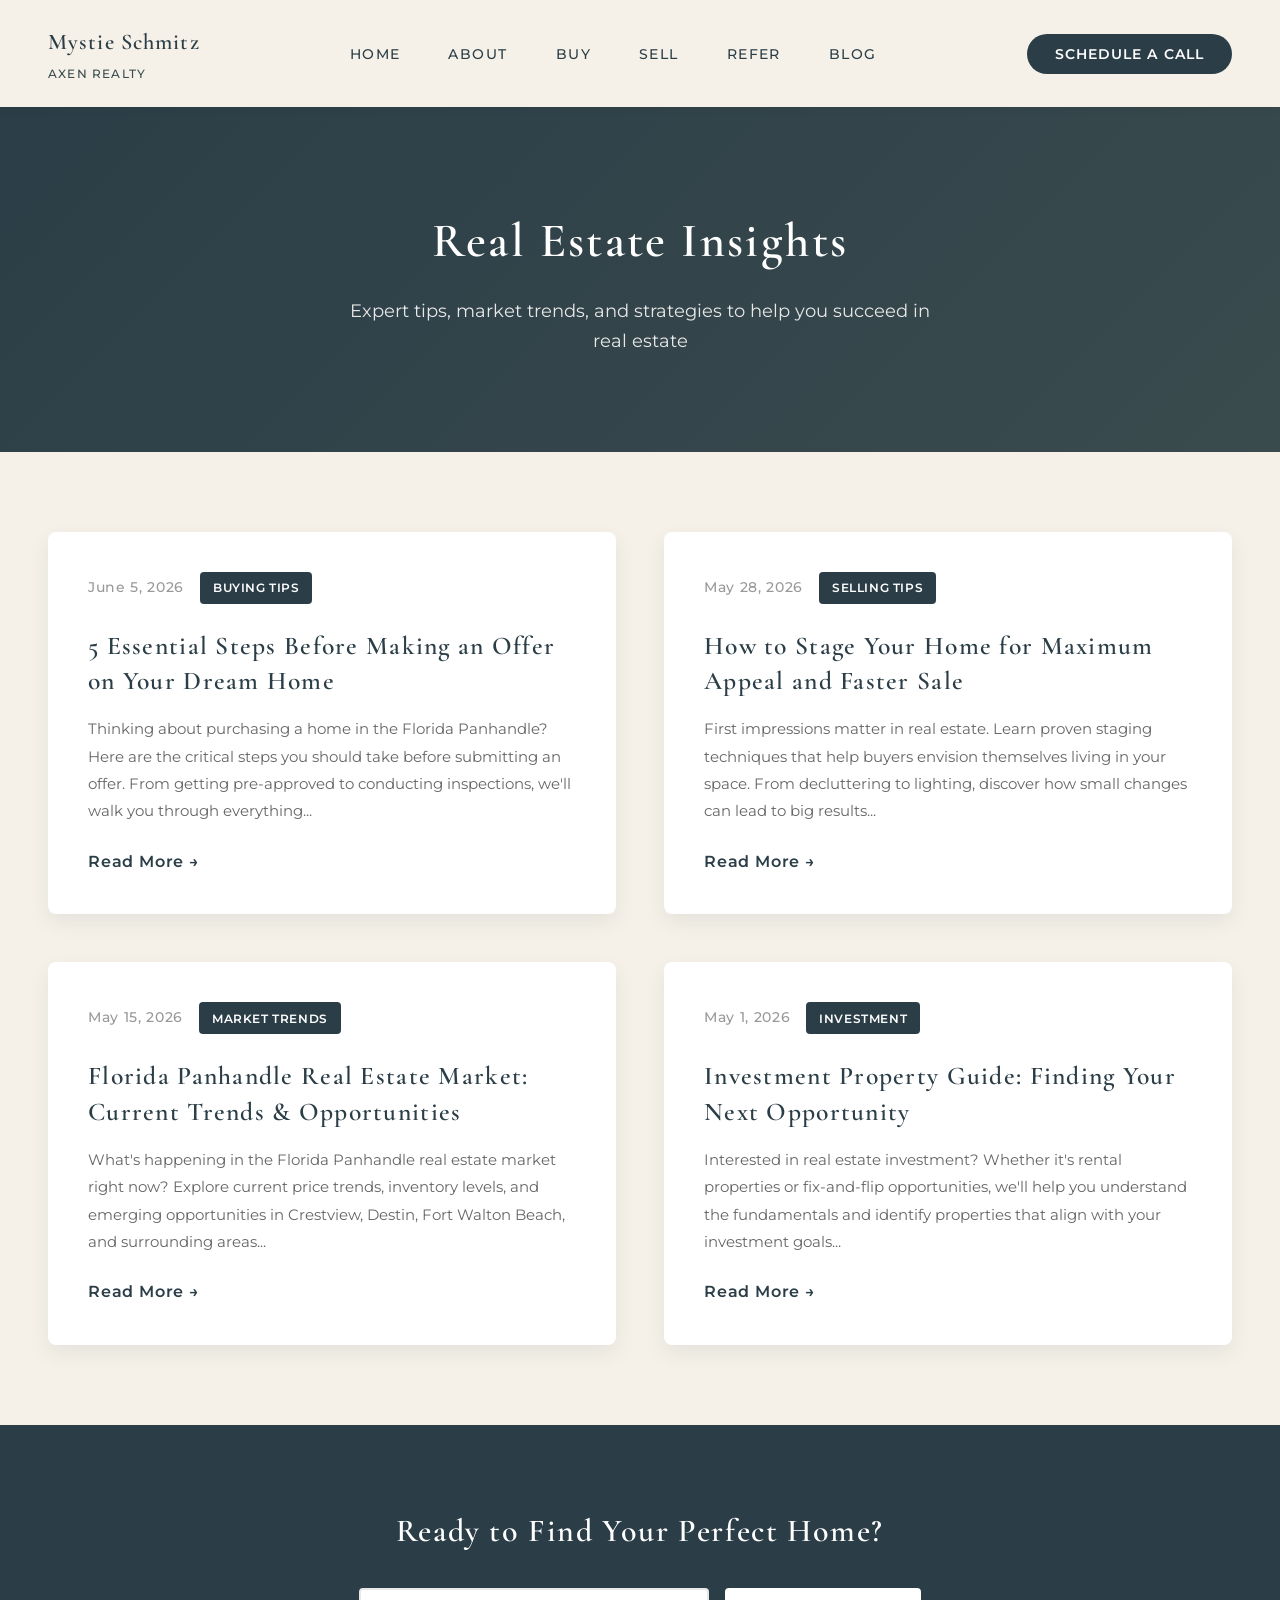
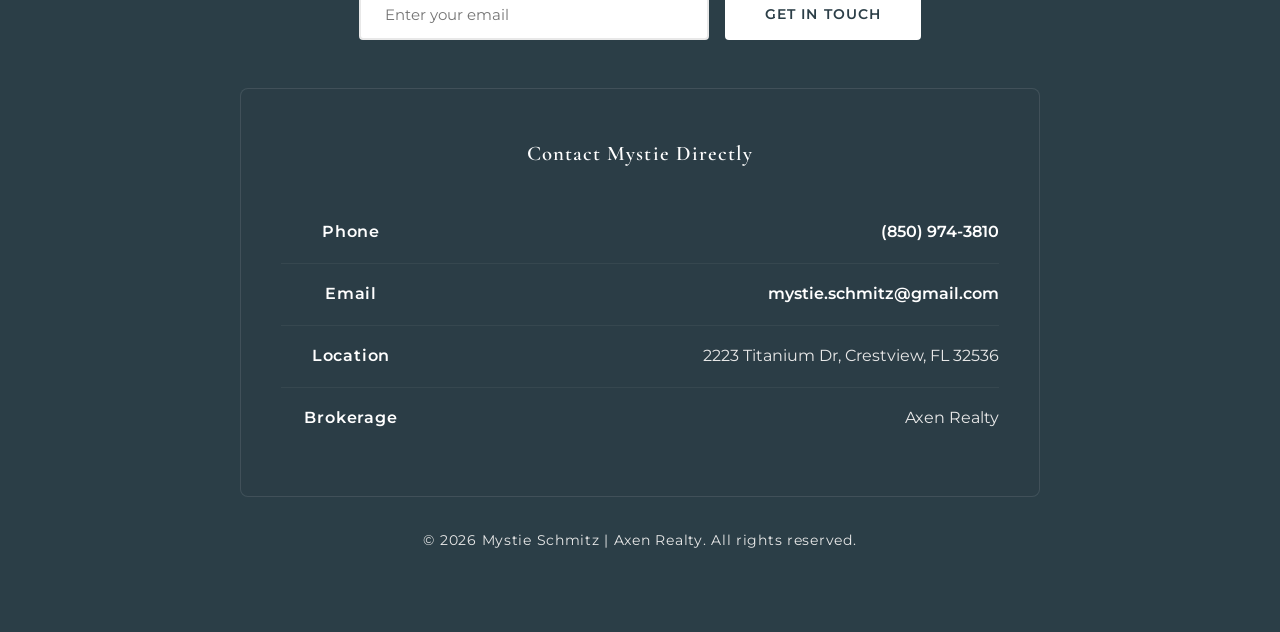
==== blog/index.html @ a3840a01 "Add initial website structure and styling for Mystie Schmitz Real Estate landing page - Created inde" ====
<!DOCTYPE html>
<html lang="en">
<head>
    <meta charset="UTF-8">
    <meta name="viewport" content="width=device-width, initial-scale=1.0">
    <title>Real Estate Blog | Mystie Schmitz | Axen Realty</title>
    <link rel="preconnect" href="https://fonts.googleapis.com">
    <link rel="preconnect" href="https://fonts.gstatic.com" crossorigin>
    <link href="https://fonts.googleapis.com/css2?family=Cormorant+Garamond:ital,wght@0,400;0,600;1,400;1,600&family=Montserrat:wght@400;500;600;700&display=swap" rel="stylesheet">
    <link rel="stylesheet" href="../style.css">
    <link rel="stylesheet" href="blog-style.css">
</head>
<body>
    <!-- Navigation Bar -->
    <nav class="navbar">
        <div class="navbar-container">
            <div class="navbar-logo">
                <h1><a href="../index.html" style="text-decoration: none; color: #2B3E47;">Mystie Schmitz</a></h1>
                <p class="navbar-brokerage">Axen Realty</p>
            </div>
            <ul class="navbar-menu">
                <li><a href="../index.html#home" class="nav-link">Home</a></li>
                <li><a href="../index.html#about" class="nav-link">About</a></li>
                <li><a href="../index.html#buy" class="nav-link">Buy</a></li>
                <li><a href="../index.html#sell" class="nav-link">Sell</a></li>
                <li><a href="../index.html#refer" class="nav-link">Refer</a></li>
                <li><a href="index.html" class="nav-link active">Blog</a></li>
            </ul>
            <button class="cta-button">SCHEDULE A CALL</button>
        </div>
    </nav>

    <!-- Blog Header -->
    <section class="blog-header">
        <div class="blog-header-content">
            <h1>Real Estate Insights</h1>
            <p>Expert tips, market trends, and strategies to help you succeed in real estate</p>
        </div>
    </section>

    <!-- Blog Posts Grid -->
    <section class="blog-section">
        <div class="blog-container">
            <div class="blog-grid">
                <!-- Blog Post Card 1 -->
                <article class="blog-post-card">
                    <div class="blog-meta">
                        <span class="blog-date">June 5, 2026</span>
                        <span class="blog-category">Buying Tips</span>
                    </div>
                    <h2 class="blog-post-title">
                        <a href="post-1.html">5 Essential Steps Before Making an Offer on Your Dream Home</a>
                    </h2>
                    <p class="blog-excerpt">
                        Thinking about purchasing a home in the Florida Panhandle? Here are the critical steps you should take before submitting an offer. From getting pre-approved to conducting inspections, we'll walk you through everything...
                    </p>
                    <a href="post-1.html" class="blog-read-more">Read More →</a>
                </article>

                <!-- Blog Post Card 2 -->
                <article class="blog-post-card">
                    <div class="blog-meta">
                        <span class="blog-date">May 28, 2026</span>
                        <span class="blog-category">Selling Tips</span>
                    </div>
                    <h2 class="blog-post-title">
                        <a href="post-2.html">How to Stage Your Home for Maximum Appeal and Faster Sale</a>
                    </h2>
                    <p class="blog-excerpt">
                        First impressions matter in real estate. Learn proven staging techniques that help buyers envision themselves living in your space. From decluttering to lighting, discover how small changes can lead to big results...
                    </p>
                    <a href="post-2.html" class="blog-read-more">Read More →</a>
                </article>

                <!-- Blog Post Card 3 -->
                <article class="blog-post-card">
                    <div class="blog-meta">
                        <span class="blog-date">May 15, 2026</span>
                        <span class="blog-category">Market Trends</span>
                    </div>
                    <h2 class="blog-post-title">
                        <a href="post-3.html">Florida Panhandle Real Estate Market: Current Trends & Opportunities</a>
                    </h2>
                    <p class="blog-excerpt">
                        What's happening in the Florida Panhandle real estate market right now? Explore current price trends, inventory levels, and emerging opportunities in Crestview, Destin, Fort Walton Beach, and surrounding areas...
                    </p>
                    <a href="post-3.html" class="blog-read-more">Read More →</a>
                </article>

                <!-- Blog Post Card 4 -->
                <article class="blog-post-card">
                    <div class="blog-meta">
                        <span class="blog-date">May 1, 2026</span>
                        <span class="blog-category">Investment</span>
                    </div>
                    <h2 class="blog-post-title">
                        <a href="post-4.html">Investment Property Guide: Finding Your Next Opportunity</a>
                    </h2>
                    <p class="blog-excerpt">
                        Interested in real estate investment? Whether it's rental properties or fix-and-flip opportunities, we'll help you understand the fundamentals and identify properties that align with your investment goals...
                    </p>
                    <a href="post-4.html" class="blog-read-more">Read More →</a>
                </article>
            </div>
        </div>
    </section>

    <!-- Footer Contact Section -->
    <footer class="footer">
        <div class="footer-content">
            <h3>Ready to Find Your Perfect Home?</h3>
            <form id="contact-form" class="contact-form">
                <input
                    type="email"
                    placeholder="Enter your email"
                    required
                    class="form-input"
                >
                <button type="submit" class="form-submit">Get In Touch</button>
            </form>

            <div class="contact-details">
                <h4>Contact Mystie Directly</h4>
                <p><strong>Phone</strong> <a href="tel:+18509743810">(850) 974-3810</a></p>
                <p><strong>Email</strong> <a href="mailto:mystie.schmitz@gmail.com">mystie.schmitz@gmail.com</a></p>
                <p><strong>Location</strong> 2223 Titanium Dr, Crestview, FL 32536</p>
                <p><strong>Brokerage</strong> Axen Realty</p>
            </div>

            <p class="footer-text">© 2026 Mystie Schmitz | Axen Realty. All rights reserved.</p>
        </div>
    </footer>

    <script src="../app.js"></script>
    <script src="blog-script.js"></script>
</body>
</html>
---- style.css ----
/* ================================================================
   LUXURY REAL ESTATE LANDING PAGE - STYLESHEET
   ================================================================
   Color Palette:
   - Primary Background: Soft warm cream (#F5F1E8)
   - Card/Overlay Background: Deep muted charcoal (#2B3E47)
   - Primary Text: Crisp white (#FFFFFF)
   - Secondary Text: Soft silver (#E8E8E8)
   - Accent: Deep forest slate (#3A4B4E)
   ================================================================ */

/* Global Reset & Typography Foundation */
* {
    margin: 0;
    padding: 0;
    box-sizing: border-box;
}

html {
    scroll-behavior: smooth;
}

body {
    font-family: 'Montserrat', sans-serif;
    background-color: #F5F1E8;
    color: #2B3E47;
    line-height: 1.6;
    overflow-x: hidden;
}

h1, h2, h3, h4, h5, h6 {
    font-family: 'Cormorant Garamond', serif;
    font-weight: 600;
    letter-spacing: 0.05em;
}

/* ================================================================
   NAVIGATION BAR
   ================================================================ */
.navbar {
    position: sticky;
    top: 0;
    z-index: 100;
    background-color: rgba(245, 241, 232, 0.98);
    backdrop-filter: blur(10px);
    box-shadow: 0 2px 8px rgba(0, 0, 0, 0.05);
}

.navbar-container {
    max-width: 1400px;
    margin: 0 auto;
    padding: 1.5rem 3rem;
    display: flex;
    justify-content: space-between;
    align-items: center;
    gap: 3rem;
}

/* Navbar Logo: Serif, prominent agent name with brokerage underneath */
.navbar-logo {
    display: flex;
    flex-direction: column;
    gap: 0.25rem;
}

.navbar-logo h1 {
    font-size: 1.4rem;
    font-weight: 600;
    letter-spacing: 0.05em;
    color: #2B3E47;
    font-family: 'Cormorant Garamond', serif;
}

.navbar-brokerage {
    font-size: 0.75rem;
    letter-spacing: 0.1em;
    color: #3A4B4E;
    font-weight: 500;
    text-transform: uppercase;
    margin: 0;
}

/* Navbar Menu: Flexbox with generous spacing, sans-serif navigation */
.navbar-menu {
    display: flex;
    list-style: none;
    gap: 3rem;
    flex: 1;
    justify-content: center;
}

.nav-link {
    text-decoration: none;
    color: #2B3E47;
    font-size: 0.9rem;
    font-weight: 500;
    letter-spacing: 0.1em;
    text-transform: uppercase;
    transition: color 0.3s ease;
    padding-bottom: 0.25rem;
    border-bottom: 2px solid transparent;
}

.nav-link:hover {
    color: #3A4B4E;
    border-bottom-color: #3A4B4E;
}

/* CTA Button: Pill-shaped with deep charcoal background */
.cta-button {
    padding: 0.75rem 1.75rem;
    background-color: #2B3E47;
    color: #FFFFFF;
    border: none;
    border-radius: 50px;
    font-size: 0.85rem;
    font-weight: 600;
    letter-spacing: 0.08em;
    text-transform: uppercase;
    cursor: pointer;
    transition: all 0.3s ease;
    font-family: 'Montserrat', sans-serif;
}

.cta-button:hover {
    background-color: #3A4B4E;
    transform: translateY(-2px);
    box-shadow: 0 6px 16px rgba(43, 62, 71, 0.15);
}

/* ================================================================
   HERO SHOWCASE SECTION
   ================================================================
   The hero uses absolute positioning to layer the text card over
   the background image. The .hero-section container establishes
   position: relative as the containing block for absolute children.
   ================================================================ */

.hero-section {
    position: relative;
    height: 100vh;
    overflow: hidden;
    display: flex;
    align-items: center;
    justify-content: center;
}

/* Background Image: Fills entire hero container with cover sizing */
.hero-background {
    position: absolute;
    top: 0;
    left: 0;
    width: 100%;
    height: 100%;
    object-fit: cover;
    z-index: 1;
}

/* Overlay Container: Positions content on top of background image */
.hero-overlay {
    position: absolute;
    top: 50%;
    left: 10%;
    transform: translateY(-50%);
    z-index: 10;
    max-width: 550px;
    animation: slideInFromLeft 0.8s ease-out;
}

/* Hero Card: The floating text block with high contrast */
.hero-card {
    background-color: rgba(43, 62, 71, 0.92);
    padding: 3rem 2.5rem;
    border-radius: 8px;
    backdrop-filter: blur(8px);
    box-shadow: 0 12px 32px rgba(0, 0, 0, 0.2);
}

.hero-greeting {
    font-family: 'Cormorant Garamond', serif;
    font-style: italic;
    color: #E8E8E8;
    font-size: 0.95rem;
    letter-spacing: 0.1em;
    margin-bottom: 0.5rem;
    text-transform: lowercase;
}

.hero-headline {
    font-family: 'Cormorant Garamond', serif;
    font-size: 3rem;
    color: #FFFFFF;
    margin-bottom: 1.5rem;
    line-height: 1.2;
}

.hero-description {
    color: #E8E8E8;
    font-size: 1rem;
    margin-bottom: 2rem;
    letter-spacing: 0.02em;
    line-height: 1.7;
}

.hero-cta {
    padding: 0.9rem 2rem;
    background-color: #FFFFFF;
    color: #2B3E47;
    border: none;
    border-radius: 4px;
    font-size: 0.85rem;
    font-weight: 600;
    letter-spacing: 0.08em;
    text-transform: uppercase;
    cursor: pointer;
    transition: all 0.3s ease;
    font-family: 'Montserrat', sans-serif;
}

.hero-cta:hover {
    background-color: #E8E8E8;
    transform: translateY(-2px);
    box-shadow: 0 8px 20px rgba(255, 255, 255, 0.2);
}

/* Animation: Slide in from left for hero card */
@keyframes slideInFromLeft {
    from {
        opacity: 0;
        transform: translateX(-50px) translateY(-50%);
    }
    to {
        opacity: 1;
        transform: translateX(0) translateY(-50%);
    }
}

/* ================================================================
   BIO SECTION (Two-Column Split)
   ================================================================
   Uses flexbox with two equal-width columns. The image column
   uses align-items: center to vertically center the image.
   ================================================================ */

.bio-section {
    background-color: #FFFFFF;
    padding: 6rem 3rem;
}

.bio-container {
    max-width: 1200px;
    margin: 0 auto;
    display: flex;
    gap: 4rem;
    align-items: center;
}

/* Left Column: Image */
.bio-image {
    flex: 1;
    display: flex;
    justify-content: center;
    align-items: center;
    min-height: 400px;
}

.agent-photo {
    width: 100%;
    max-width: 400px;
    height: auto;
    border-radius: 8px;
    box-shadow: 0 12px 28px rgba(43, 62, 71, 0.12);
    object-fit: cover;
}

/* Right Column: Bio Text */
.bio-text {
    flex: 1;
}

.bio-title {
    font-size: 2.5rem;
    color: #2B3E47;
    margin-bottom: 1rem;
}

.bio-subtitle {
    font-size: 1.2rem;
    color: #3A4B4E;
    margin-bottom: 1.5rem;
    line-height: 1.6;
    font-weight: 500;
}

.bio-body {
    color: #555555;
    font-size: 0.95rem;
    margin-bottom: 1.5rem;
    line-height: 1.8;
    letter-spacing: 0.01em;
}

/* ================================================================
   FEATURED PROPERTIES SECTION (Grid)
   ================================================================
   Uses CSS Grid with 2 columns. Each property card uses flexbox
   for vertical stacking of image and details.
   ================================================================ */

.properties-section {
    background-color: #F5F1E8;
    padding: 6rem 3rem;
}

.properties-container {
    max-width: 1200px;
    margin: 0 auto;
}

.section-title {
    font-size: 2.5rem;
    color: #2B3E47;
    margin-bottom: 3rem;
    text-align: center;
}

/* Grid Layout: 2 columns with responsive gap */
.properties-grid {
    display: grid;
    grid-template-columns: repeat(2, 1fr);
    gap: 2.5rem;
}

/* Property Card: Flexbox column for stacking */
.property-card {
    background-color: #FFFFFF;
    border-radius: 8px;
    overflow: hidden;
    box-shadow: 0 8px 20px rgba(43, 62, 71, 0.08);
    transition: all 0.3s ease;
    display: flex;
    flex-direction: column;
}

.property-card:hover {
    transform: translateY(-8px);
    box-shadow: 0 16px 36px rgba(43, 62, 71, 0.15);
}

/* Property Image Container: Maintains aspect ratio */
.property-image {
    width: 100%;
    height: 280px;
    overflow: hidden;
    background-color: #E8E8E8;
}

.listing-photo {
    width: 100%;
    height: 100%;
    object-fit: cover;
    transition: transform 0.3s ease;
}

.property-card:hover .listing-photo {
    transform: scale(1.05);
}

/* Property Details: Padding and text hierarchy */
.property-details {
    padding: 2rem;
    display: flex;
    flex-direction: column;
    flex-grow: 1;
}

.property-location {
    font-size: 1.5rem;
    color: #2B3E47;
    margin-bottom: 0.5rem;
}

.property-price {
    font-size: 1.3rem;
    color: #3A4B4E;
    font-weight: 600;
    letter-spacing: 0.02em;
    margin-bottom: 1rem;
}

.property-snippet {
    color: #666666;
    font-size: 0.95rem;
    line-height: 1.6;
}

/* ================================================================
   FOOTER SECTION
   ================================================================
   Uses flexbox for vertical centering and alignment.
   ================================================================ */

.footer {
    background-color: #2B3E47;
    color: #FFFFFF;
    padding: 5rem 3rem;
    text-align: center;
}

.footer-content {
    max-width: 800px;
    margin: 0 auto;
}

.footer h3 {
    font-size: 2rem;
    margin-bottom: 2rem;
    color: #FFFFFF;
}

/* Contact Form: Flexbox row with gap */
.contact-form {
    display: flex;
    gap: 1rem;
    margin-bottom: 2rem;
    justify-content: center;
    flex-wrap: wrap;
}

.form-input {
    padding: 0.9rem 1.5rem;
    border: 2px solid #E8E8E8;
    border-radius: 4px;
    font-size: 0.95rem;
    color: #2B3E47;
    background-color: #FFFFFF;
    font-family: 'Montserrat', sans-serif;
    flex: 1;
    min-width: 250px;
    max-width: 350px;
    transition: border-color 0.3s ease;
}

.form-input:focus {
    outline: none;
    border-color: #FFFFFF;
}

.form-submit {
    padding: 0.9rem 2.5rem;
    background-color: #FFFFFF;
    color: #2B3E47;
    border: none;
    border-radius: 4px;
    font-size: 0.85rem;
    font-weight: 600;
    letter-spacing: 0.08em;
    text-transform: uppercase;
    cursor: pointer;
    font-family: 'Montserrat', sans-serif;
    transition: all 0.3s ease;
}

.form-submit:hover {
    background-color: #E8E8E8;
    transform: translateY(-2px);
}

.contact-details {
    background-color: rgba(43, 62, 71, 0.3);
    padding: 3rem 2.5rem;
    border-radius: 8px;
    margin: 3rem 0 2rem 0;
    border: 1px solid rgba(255, 255, 255, 0.1);
    max-width: 800px;
    margin-left: auto;
    margin-right: auto;
}

.contact-details h4 {
    font-size: 1.3rem;
    margin-bottom: 2rem;
    color: #FFFFFF;
    letter-spacing: 0.05em;
}

.contact-details p {
    color: #E8E8E8;
    font-size: 1rem;
    line-height: 1.8;
    margin: 0;
    padding: 1rem 0;
    border-bottom: 1px solid rgba(255, 255, 255, 0.05);
    display: flex;
    align-items: center;
    justify-content: space-between;
}

.contact-details p:last-of-type {
    border-bottom: none;
}

.contact-details strong {
    color: #FFFFFF;
    font-weight: 600;
    letter-spacing: 0.05em;
    width: 140px;
    flex-shrink: 0;
}

.contact-details a {
    color: #FFFFFF;
    text-decoration: none;
    font-weight: 600;
    transition: all 0.3s ease;
    text-align: right;
}

.contact-details a:hover {
    color: #E8E8E8;
}

.footer-text {
    color: #E8E8E8;
    font-size: 0.9rem;
    letter-spacing: 0.05em;
}

/* ================================================================
   BUY, REFER & BLOG INFO SECTIONS
   ================================================================ */

.info-section {
    padding: 5rem 3rem;
    text-align: center;
}

.info-container {
    max-width: 900px;
    margin: 0 auto;
}

.buy-section {
    background-color: #FFFFFF;
}

.refer-section {
    background-color: #F5F1E8;
}

.blog-section {
    background-color: #FFFFFF;
}

.section-description {
    font-size: 1.05rem;
    color: #555555;
    line-height: 1.8;
    margin: 2rem 0;
    letter-spacing: 0.01em;
}

.info-cta {
    padding: 0.85rem 2.5rem;
    background-color: #2B3E47;
    color: #FFFFFF;
    border: none;
    border-radius: 4px;
    font-size: 0.85rem;
    font-weight: 600;
    letter-spacing: 0.08em;
    text-transform: uppercase;
    cursor: pointer;
    font-family: 'Montserrat', sans-serif;
    transition: all 0.3s ease;
    margin-top: 1.5rem;
    display: inline-block;
    text-decoration: none;
}

.info-cta:hover {
    background-color: #3A4B4E;
    transform: translateY(-2px);
    box-shadow: 0 6px 16px rgba(43, 62, 71, 0.15);
}

/* ================================================================
   RESPONSIVE BREAKPOINTS
   ================================================================ */

@media (max-width: 1024px) {
    .navbar-container {
        padding: 1.25rem 2rem;
        gap: 2rem;
    }

    .navbar-menu {
        gap: 2rem;
    }

    .hero-overlay {
        left: 5%;
        max-width: 450px;
    }

    .hero-headline {
        font-size: 2.2rem;
    }

    .bio-container {
        flex-direction: column;
        gap: 3rem;
    }

    .properties-grid {
        grid-template-columns: 1fr;
        gap: 2rem;
    }
}

@media (max-width: 768px) {
    .navbar-container {
        flex-wrap: wrap;
        gap: 1.5rem;
    }

    .navbar-logo h1 {
        font-size: 1.1rem;
    }

    .navbar-menu {
        order: 3;
        width: 100%;
        flex-direction: column;
        gap: 1.5rem;
        text-align: center;
        margin-top: 1rem;
    }

    .hero-overlay {
        left: 1.5rem;
        right: 1.5rem;
        max-width: none;
        top: 50%;
    }

    .hero-card {
        padding: 2.5rem 2rem;
    }

    .hero-headline {
        font-size: 1.8rem;
    }

    .properties-section,
    .bio-section,
    .info-section {
        padding: 4rem 1.5rem;
    }

    .contact-form {
        flex-direction: column;
    }

    .form-input,
    .form-submit {
        max-width: none;
        width: 100%;
    }
}

@media (max-width: 480px) {
    .navbar-logo h1 {
        font-size: 1rem;
    }

    .contact-details {
        padding: 2rem 1.5rem;
        margin: 2rem 0 1.5rem 0;
    }

    .contact-details h4 {
        font-size: 1.1rem;
        margin-bottom: 1.5rem;
    }

    .contact-details p {
        font-size: 0.95rem;
        padding: 0.75rem 0;
        flex-direction: column;
        align-items: flex-start;
        gap: 0.5rem;
    }

    .contact-details strong {
        min-width: auto;
    }

    .hero-overlay {
        left: 1rem;
        right: 1rem;
    }

    .hero-card {
        padding: 2rem 1.5rem;
    }

    .hero-headline {
        font-size: 1.5rem;
    }

    .hero-description {
        font-size: 0.9rem;
    }

    .section-title,
    .bio-title {
        font-size: 1.8rem;
    }

    .footer {
        padding: 3rem 1.5rem;
    }

    .footer h3 {
        font-size: 1.5rem;
    }
}
---- blog/blog-style.css ----
/* ================================================================
   BLOG PAGES - CUSTOM STYLESHEET
   ================================================================ */

/* Blog Header Section */
.blog-header {
    background: linear-gradient(135deg, #2B3E47 0%, #3A4B4E 100%);
    color: #FFFFFF;
    padding: 6rem 3rem;
    text-align: center;
}

.blog-header-content h1 {
    font-size: 3rem;
    margin-bottom: 1rem;
    font-family: 'Cormorant Garamond', serif;
    letter-spacing: 0.05em;
}

.blog-header-content p {
    font-size: 1.1rem;
    color: #E8E8E8;
    max-width: 600px;
    margin: 0 auto;
    line-height: 1.7;
}

/* Blog Container */
.blog-section {
    background-color: #F5F1E8;
    padding: 5rem 3rem;
}

.blog-container {
    max-width: 1200px;
    margin: 0 auto;
}

/* Blog Grid */
.blog-grid {
    display: grid;
    grid-template-columns: repeat(2, 1fr);
    gap: 3rem;
}

/* Blog Post Card */
.blog-post-card {
    background-color: #FFFFFF;
    padding: 2.5rem;
    border-radius: 8px;
    box-shadow: 0 8px 20px rgba(43, 62, 71, 0.08);
    transition: all 0.3s ease;
    display: flex;
    flex-direction: column;
}

.blog-post-card:hover {
    transform: translateY(-8px);
    box-shadow: 0 16px 36px rgba(43, 62, 71, 0.15);
}

/* Blog Meta Information */
.blog-meta {
    display: flex;
    gap: 1rem;
    margin-bottom: 1.5rem;
    align-items: center;
}

.blog-date {
    font-size: 0.85rem;
    color: #999999;
    letter-spacing: 0.05em;
    font-weight: 500;
}

.blog-category {
    font-size: 0.75rem;
    background-color: #2B3E47;
    color: #FFFFFF;
    padding: 0.4rem 0.8rem;
    border-radius: 4px;
    text-transform: uppercase;
    letter-spacing: 0.05em;
    font-weight: 600;
}

/* Blog Post Title */
.blog-post-title {
    font-family: 'Cormorant Garamond', serif;
    font-size: 1.6rem;
    color: #2B3E47;
    margin-bottom: 1rem;
    line-height: 1.4;
    font-weight: 600;
}

.blog-post-title a {
    text-decoration: none;
    color: #2B3E47;
    transition: color 0.3s ease;
}

.blog-post-title a:hover {
    color: #3A4B4E;
}

/* Blog Excerpt */
.blog-excerpt {
    color: #666666;
    font-size: 0.95rem;
    line-height: 1.8;
    margin-bottom: 1.5rem;
    flex-grow: 1;
}

/* Read More Link */
.blog-read-more {
    color: #2B3E47;
    text-decoration: none;
    font-weight: 600;
    letter-spacing: 0.05em;
    transition: all 0.3s ease;
    display: inline-block;
}

.blog-read-more:hover {
    color: #3A4B4E;
    transform: translateX(4px);
}

/* Individual Blog Post Styles */
.blog-post-container {
    max-width: 800px;
    margin: 0 auto;
    padding: 5rem 3rem;
    background-color: #F5F1E8;
}

.blog-post-header {
    margin-bottom: 3rem;
}

.blog-post-header h1 {
    font-family: 'Cormorant Garamond', serif;
    font-size: 2.8rem;
    color: #2B3E47;
    margin-bottom: 1rem;
    line-height: 1.3;
}

.blog-post-meta {
    display: flex;
    gap: 1.5rem;
    color: #666666;
    font-size: 0.95rem;
    margin-bottom: 2rem;
}

.blog-post-meta span {
    display: flex;
    align-items: center;
    gap: 0.5rem;
}

.blog-post-content {
    background-color: #FFFFFF;
    padding: 3rem;
    border-radius: 8px;
    box-shadow: 0 8px 20px rgba(43, 62, 71, 0.08);
}

.blog-post-content p {
    color: #555555;
    font-size: 1rem;
    line-height: 1.9;
    margin-bottom: 1.5rem;
}

.blog-post-content h2 {
    font-family: 'Cormorant Garamond', serif;
    font-size: 1.8rem;
    color: #2B3E47;
    margin-top: 2.5rem;
    margin-bottom: 1rem;
}

.blog-post-content h3 {
    font-family: 'Cormorant Garamond', serif;
    font-size: 1.3rem;
    color: #3A4B4E;
    margin-top: 2rem;
    margin-bottom: 1rem;
}

.blog-post-content ul,
.blog-post-content ol {
    margin: 1.5rem 0 1.5rem 2rem;
    color: #555555;
}

.blog-post-content li {
    margin-bottom: 0.8rem;
    line-height: 1.8;
}

.blog-post-content strong {
    color: #2B3E47;
    font-weight: 600;
}

/* Back to Blog Link */
.blog-back-link {
    display: inline-block;
    margin-bottom: 2rem;
    color: #2B3E47;
    text-decoration: none;
    font-weight: 600;
    letter-spacing: 0.05em;
    transition: all 0.3s ease;
}

.blog-back-link:hover {
    color: #3A4B4E;
    transform: translateX(-4px);
}

/* Related Posts */
.blog-related {
    margin-top: 4rem;
    padding-top: 2rem;
    border-top: 2px solid #E8E8E8;
}

.blog-related h3 {
    font-size: 1.4rem;
    margin-bottom: 2rem;
    color: #2B3E47;
}

.blog-related-grid {
    display: grid;
    grid-template-columns: repeat(2, 1fr);
    gap: 2rem;
}

.blog-related-item {
    padding: 1.5rem;
    background-color: #F5F1E8;
    border-radius: 8px;
    transition: all 0.3s ease;
}

.blog-related-item:hover {
    background-color: #E8E8E8;
}

.blog-related-item a {
    text-decoration: none;
    color: #2B3E47;
    font-weight: 600;
    transition: color 0.3s ease;
}

.blog-related-item a:hover {
    color: #3A4B4E;
}

/* ================================================================
   RESPONSIVE DESIGN
   ================================================================ */

@media (max-width: 1024px) {
    .blog-header-content h1 {
        font-size: 2.2rem;
    }

    .blog-grid {
        gap: 2.5rem;
    }
}

@media (max-width: 768px) {
    .blog-header {
        padding: 4rem 1.5rem;
    }

    .blog-header-content h1 {
        font-size: 1.8rem;
    }

    .blog-section {
        padding: 4rem 1.5rem;
    }

    .blog-grid {
        grid-template-columns: 1fr;
        gap: 2rem;
    }

    .blog-post-container {
        padding: 3rem 1.5rem;
    }

    .blog-post-header h1 {
        font-size: 1.8rem;
    }

    .blog-post-content {
        padding: 2rem;
    }

    .blog-related-grid {
        grid-template-columns: 1fr;
    }
}
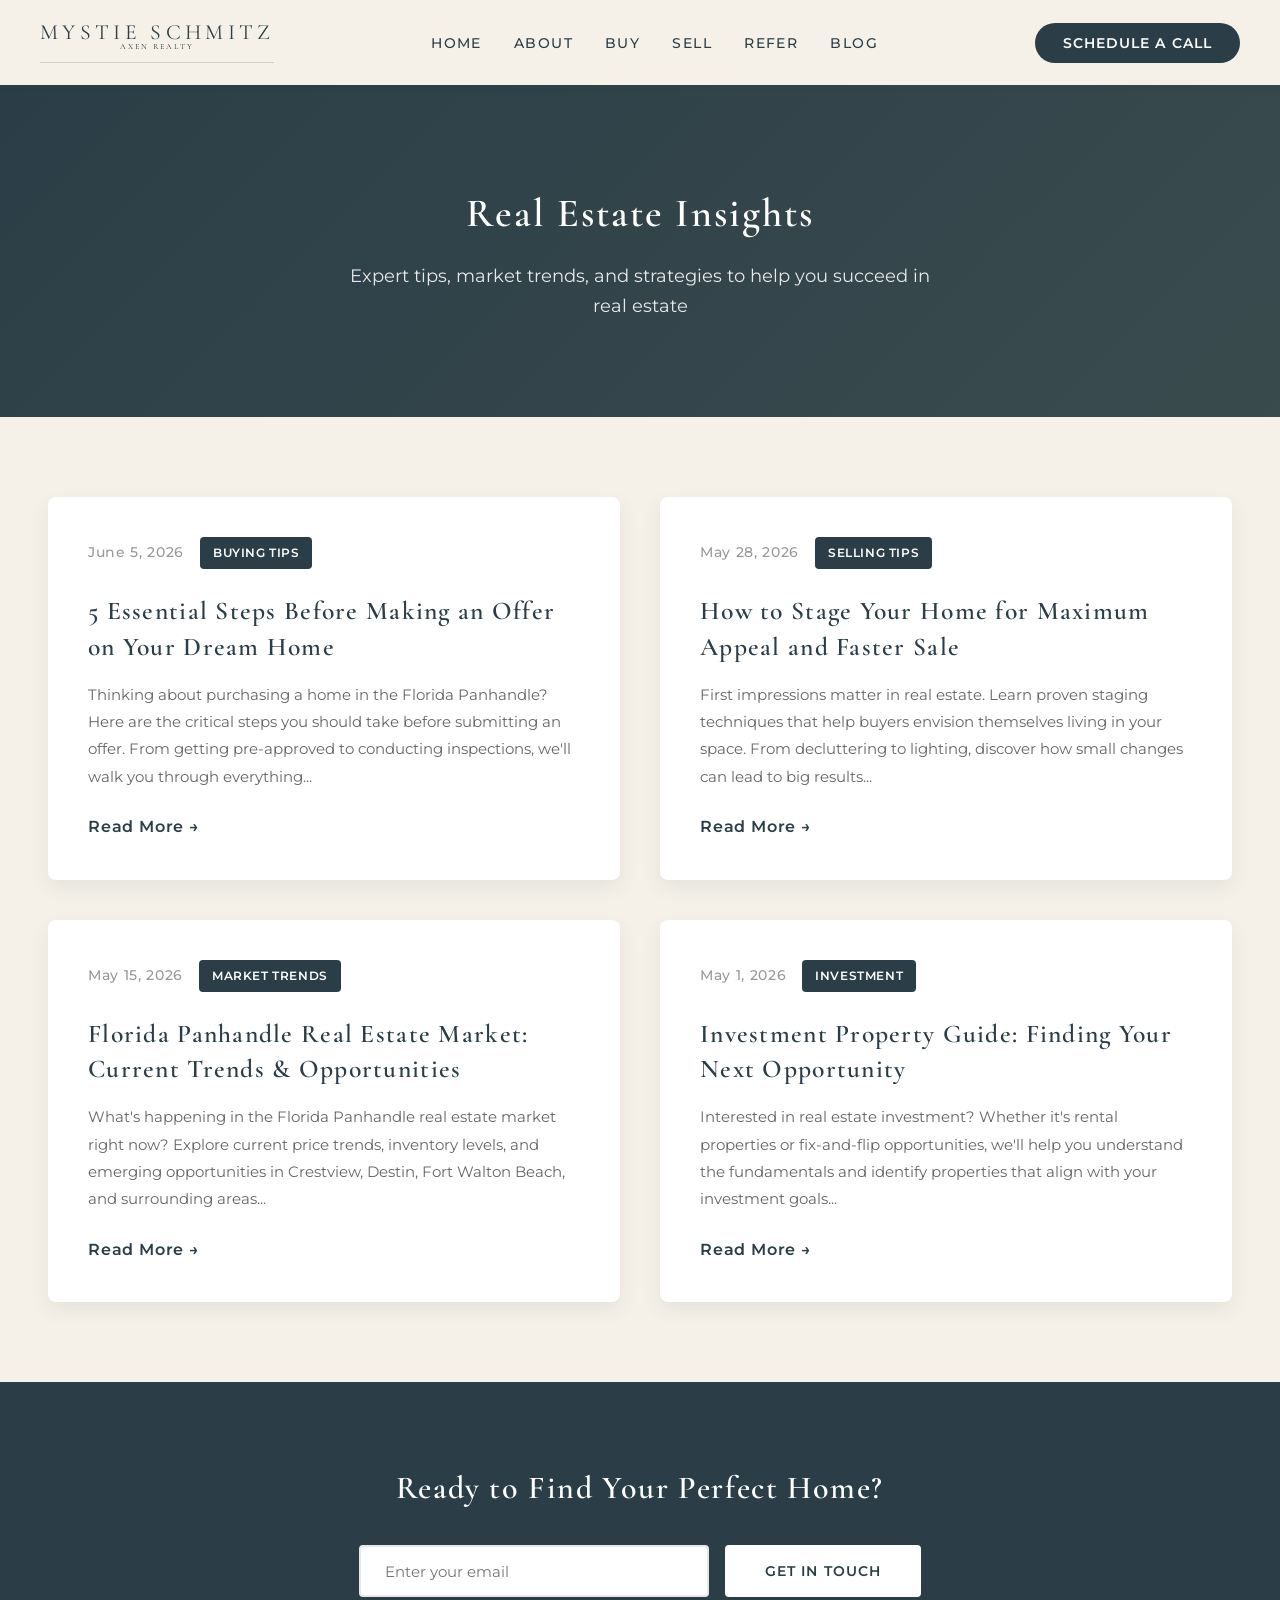
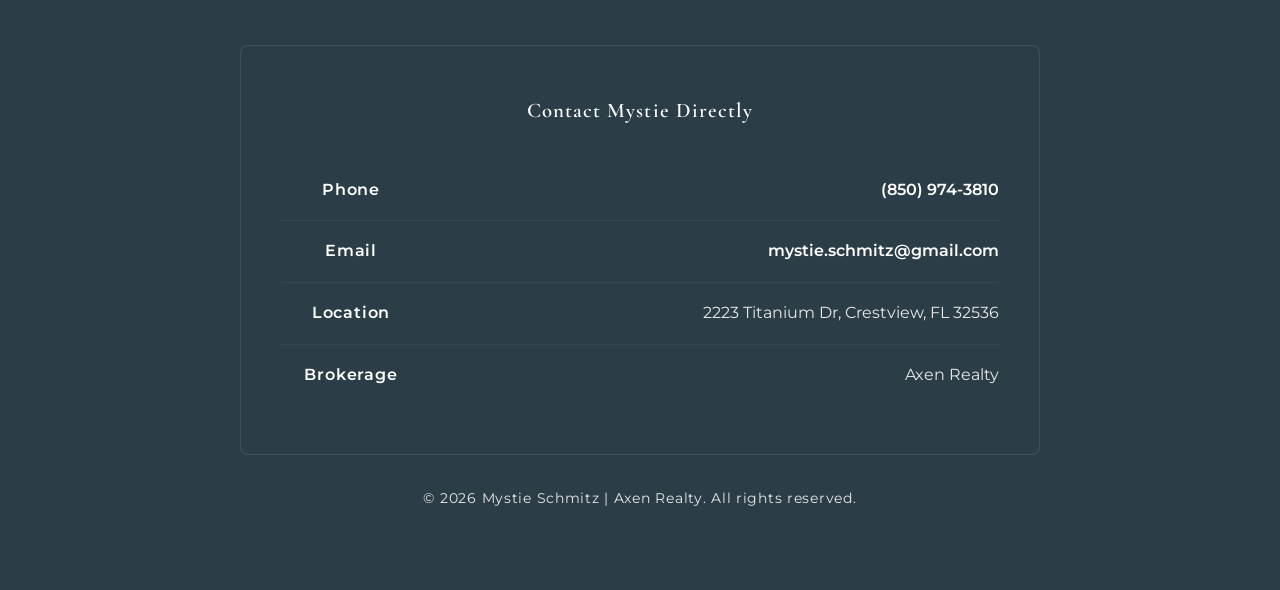
==== commit 58de5bc3: "Enhance website design and functionality: updated font styles, added hamburger menu for mobile navig" ====
--- a/blog/index.html
+++ b/blog/index.html
@@ -6,7 +6,7 @@
     <title>Real Estate Blog | Mystie Schmitz | Axen Realty</title>
     <link rel="preconnect" href="https://fonts.googleapis.com">
     <link rel="preconnect" href="https://fonts.gstatic.com" crossorigin>
-    <link href="https://fonts.googleapis.com/css2?family=Cormorant+Garamond:ital,wght@0,400;0,600;1,400;1,600&family=Montserrat:wght@400;500;600;700&display=swap" rel="stylesheet">
+    <link href="https://fonts.googleapis.com/css2?family=Monsieur+La+Doulaise&family=Playfair+Display:wght@400;500;600;700&family=Cormorant+Garamond:ital,wght@0,400;0,600;1,400;1,600&family=Montserrat:wght@400;500;600;700&display=swap" rel="stylesheet">
     <link rel="stylesheet" href="../style.css">
     <link rel="stylesheet" href="blog-style.css">
 </head>
@@ -18,14 +18,26 @@
                 <h1><a href="../index.html" style="text-decoration: none; color: #2B3E47;">Mystie Schmitz</a></h1>
                 <p class="navbar-brokerage">Axen Realty</p>
             </div>
-            <ul class="navbar-menu">
+
+            <!-- Hamburger Menu Button (Mobile Only) -->
+            <button class="hamburger-menu" id="hamburger" aria-label="Toggle navigation menu">
+                <span></span>
+                <span></span>
+                <span></span>
+            </button>
+
+            <!-- Navigation Menu -->
+            <ul class="navbar-menu" id="navbar-menu">
                 <li><a href="../index.html#home" class="nav-link">Home</a></li>
                 <li><a href="../index.html#about" class="nav-link">About</a></li>
                 <li><a href="../index.html#buy" class="nav-link">Buy</a></li>
                 <li><a href="../index.html#sell" class="nav-link">Sell</a></li>
                 <li><a href="../index.html#refer" class="nav-link">Refer</a></li>
                 <li><a href="index.html" class="nav-link active">Blog</a></li>
+                <li class="mobile-cta"><a href="../index.html#contact" class="nav-link">SCHEDULE A CALL</a></li>
             </ul>
+
+            <!-- Desktop CTA Button -->
             <button class="cta-button">SCHEDULE A CALL</button>
         </div>
     </nav>
--- a/style.css
+++ b/style.css
@@ -56,28 +56,35 @@
     gap: 3rem;
 }
 
-/* Navbar Logo: Serif, prominent agent name with brokerage underneath */
+/* Navbar Logo: Luxury serif branding matching CARLILE GROUP aesthetic */
 .navbar-logo {
     display: flex;
     flex-direction: column;
-    gap: 0.25rem;
+    gap: 0;
+    padding-bottom: 0.5rem;
+    border-bottom: 1px solid #D4D0C8;
+    text-align: center;
 }
 
 .navbar-logo h1 {
-    font-size: 1.4rem;
-    font-weight: 600;
-    letter-spacing: 0.05em;
-    color: #2B3E47;
+    font-size: 1.35rem;
+    font-weight: 400;
+    letter-spacing: 0.2em;
+    color: #2b302c;
     font-family: 'Cormorant Garamond', serif;
-}
-
-.navbar-brokerage {
-    font-size: 0.75rem;
-    letter-spacing: 0.1em;
-    color: #3A4B4E;
-    font-weight: 500;
     text-transform: uppercase;
     margin: 0;
+    line-height: 1;
+}
+
+.navbar-brokerage {
+    font-size: 0.5rem;
+    letter-spacing: 0.25em;
+    color: #2b302c;
+    font-weight: 400;
+    text-transform: uppercase;
+    margin: -3px 0 0 0;
+    font-family: 'Cormorant Garamond', serif;
 }
 
 /* Navbar Menu: Flexbox with generous spacing, sans-serif navigation */
@@ -87,6 +94,54 @@
     gap: 3rem;
     flex: 1;
     justify-content: center;
+}
+
+/* Hamburger Menu Button (Hidden on Desktop) */
+.hamburger-menu {
+    display: none;
+    flex-direction: column;
+    background: none;
+    border: none;
+    cursor: pointer;
+    gap: 0.35rem;
+    padding: 0.5rem;
+    z-index: 1001;
+}
+
+.hamburger-menu span {
+    width: 24px;
+    height: 2.5px;
+    background-color: #2B3E47;
+    border-radius: 2px;
+    transition: all 0.3s ease;
+}
+
+.hamburger-menu.active span:nth-child(1) {
+    transform: rotate(45deg) translate(8px, 8px);
+}
+
+.hamburger-menu.active span:nth-child(2) {
+    opacity: 0;
+}
+
+.hamburger-menu.active span:nth-child(3) {
+    transform: rotate(-45deg) translate(7px, -7px);
+}
+
+/* Mobile CTA Link in Menu */
+.mobile-cta {
+    display: none;
+    padding-top: 1rem;
+    border-top: 1px solid rgba(255, 255, 255, 0.1);
+}
+
+.mobile-cta .nav-link {
+    background-color: #2B3E47;
+    color: #FFFFFF;
+    padding: 0.75rem 1.5rem;
+    border-radius: 4px;
+    display: block;
+    text-align: center;
 }
 
 .nav-link {
@@ -177,21 +232,25 @@
 }
 
 .hero-greeting {
-    font-family: 'Cormorant Garamond', serif;
-    font-style: italic;
+    font-family: 'Monsieur La Doulaise', cursive;
+    font-weight: 400;
+    font-style: normal;
     color: #E8E8E8;
-    font-size: 0.95rem;
-    letter-spacing: 0.1em;
-    margin-bottom: 0.5rem;
+    font-size: 3.2rem;
+    letter-spacing: 0.02em;
+    margin-bottom: 1.5rem;
     text-transform: lowercase;
+    line-height: 1;
 }
 
 .hero-headline {
-    font-family: 'Cormorant Garamond', serif;
-    font-size: 3rem;
+    font-family: 'Playfair Display', serif;
+    font-size: 2.8rem;
+    font-weight: 600;
     color: #FFFFFF;
     margin-bottom: 1.5rem;
-    line-height: 1.2;
+    line-height: 1.15;
+    letter-spacing: -0.01em;
 }
 
 .hero-description {
@@ -329,6 +388,43 @@
     display: grid;
     grid-template-columns: repeat(2, 1fr);
     gap: 2.5rem;
+    margin-bottom: 2.5rem;
+}
+
+.properties-cta {
+    text-align: center;
+    padding-top: 2rem;
+    border-top: 1px solid rgba(43, 62, 71, 0.1);
+}
+
+.properties-cta p {
+    color: #666666;
+    font-size: 1rem;
+    margin-bottom: 1rem;
+    letter-spacing: 0.05em;
+}
+
+.view-all-button {
+    display: inline-block;
+    padding: 0.9rem 2.5rem;
+    background-color: #2B3E47;
+    color: #FFFFFF;
+    border: none;
+    border-radius: 4px;
+    font-size: 0.85rem;
+    font-weight: 600;
+    letter-spacing: 0.08em;
+    text-transform: uppercase;
+    text-decoration: none;
+    cursor: pointer;
+    transition: all 0.3s ease;
+    font-family: 'Montserrat', sans-serif;
+}
+
+.view-all-button:hover {
+    background-color: #3A4B4E;
+    transform: translateY(-2px);
+    box-shadow: 0 6px 16px rgba(43, 62, 71, 0.15);
 }
 
 /* Property Card: Flexbox column for stacking */
@@ -585,12 +681,752 @@
 }
 
 /* ================================================================
-   RESPONSIVE BREAKPOINTS
+   RESPONSIVE BREAKPOINTS - COMPREHENSIVE MOBILE FIRST DESIGN
+   ================================================================
+   Supports: iPhone SE, iPhone 12-15, Samsung phones, tablets, desktops
    ================================================================ */
 
-@media (max-width: 1024px) {
+/* EXTRA SMALL PHONES (320px - 374px) */
+@media (max-width: 374px) {
     .navbar-container {
-        padding: 1.25rem 2rem;
+        padding: 0.8rem 0.8rem;
+        gap: 0.5rem;
+    }
+
+    .navbar-logo h1 {
+        font-size: 0.85rem;
+    }
+
+    .navbar-brokerage {
+        font-size: 0.65rem;
+    }
+
+    .hamburger-menu {
+        display: flex;
+    }
+
+    .hamburger-menu span {
+        width: 20px;
+        height: 2px;
+    }
+
+    .navbar-menu {
+        position: absolute;
+        top: 100%;
+        left: 0;
+        right: 0;
+        background-color: rgba(245, 241, 232, 0.98);
+        backdrop-filter: blur(10px);
+        flex-direction: column;
+        gap: 0;
+        width: 100%;
+        max-height: 0;
+        overflow: hidden;
+        transition: max-height 0.3s ease;
+        padding: 0;
+        list-style: none;
+    }
+
+    .navbar-menu.active {
+        max-height: 500px;
+        padding: 1rem 0;
+    }
+
+    .navbar-menu li {
+        text-align: center;
+        border-bottom: 1px solid rgba(43, 62, 71, 0.1);
+    }
+
+    .nav-link {
+        font-size: 0.8rem;
+        padding: 1rem;
+        display: block;
+        letter-spacing: 0.1em;
+    }
+
+    .mobile-cta {
+        display: block;
+    }
+
+    .mobile-cta .nav-link {
+        font-size: 0.75rem;
+        background-color: #2B3E47;
+        color: #FFFFFF;
+        margin: 0.5rem 1rem;
+        border-radius: 4px;
+        padding: 0.7rem 1.2rem;
+    }
+
+    .cta-button {
+        display: none;
+    }
+
+    .hero-section {
+        height: 60vh;
+    }
+
+    .hero-overlay {
+        left: 0.5rem;
+        right: 0.5rem;
+    }
+
+    .hero-card {
+        padding: 1.2rem 1rem;
+    }
+
+    .hero-greeting {
+        font-size: 2.2rem;
+    }
+
+    .hero-headline {
+        font-size: 1.3rem;
+        line-height: 1.3;
+    }
+
+    .hero-description {
+        font-size: 0.75rem;
+        margin-bottom: 1rem;
+    }
+
+    .hero-cta {
+        padding: 0.6rem 1.2rem;
+        font-size: 0.7rem;
+    }
+
+    .bio-section,
+    .properties-section,
+    .info-section {
+        padding: 2rem 0.8rem;
+    }
+
+    .bio-container {
+        flex-direction: column;
+        gap: 1.5rem;
+    }
+
+    .bio-image {
+        min-height: 200px;
+    }
+
+    .bio-title {
+        font-size: 1.3rem;
+    }
+
+    .bio-subtitle {
+        font-size: 0.85rem;
+    }
+
+    .bio-body {
+        font-size: 0.8rem;
+    }
+
+    .section-title {
+        font-size: 1.3rem;
+        margin-bottom: 1.5rem;
+    }
+
+    .properties-grid {
+        grid-template-columns: 1fr;
+        gap: 1.2rem;
+    }
+
+    .property-image {
+        height: 180px;
+    }
+
+    .property-details {
+        padding: 1rem;
+    }
+
+    .property-location {
+        font-size: 1rem;
+    }
+
+    .property-price {
+        font-size: 0.9rem;
+    }
+
+    .property-snippet {
+        font-size: 0.8rem;
+    }
+
+    .footer {
+        padding: 1.5rem 0.8rem;
+    }
+
+    .footer h3 {
+        font-size: 1.2rem;
+        margin-bottom: 1.2rem;
+    }
+
+    .contact-form {
+        flex-direction: column;
+        gap: 0.5rem;
+    }
+
+    .form-input,
+    .form-submit {
+        padding: 0.6rem 0.8rem;
+        font-size: 0.8rem;
+        width: 100%;
+    }
+
+    .contact-details {
+        padding: 1rem 0.8rem;
+        margin: 1rem 0;
+    }
+
+    .contact-details h4 {
+        font-size: 0.95rem;
+        margin-bottom: 0.8rem;
+    }
+
+    .contact-details p {
+        font-size: 0.8rem;
+        line-height: 1.5;
+        padding: 0.4rem 0;
+        flex-direction: column;
+        align-items: flex-start;
+        gap: 0.3rem;
+    }
+
+    .contact-details strong {
+        width: auto;
+        min-width: auto;
+    }
+}
+
+/* SMALL PHONES (375px - 479px) - iPhone 12/13/14/15 */
+@media (min-width: 375px) and (max-width: 479px) {
+    .navbar-container {
+        padding: 1rem 1rem;
+        gap: 0.8rem;
+    }
+
+    .navbar-logo h1 {
+        font-size: 0.95rem;
+    }
+
+    .navbar-brokerage {
+        font-size: 0.7rem;
+    }
+
+    .hamburger-menu {
+        display: flex;
+    }
+
+    .navbar-menu {
+        position: absolute;
+        top: 100%;
+        left: 0;
+        right: 0;
+        background-color: rgba(245, 241, 232, 0.98);
+        backdrop-filter: blur(10px);
+        flex-direction: column;
+        gap: 0;
+        width: 100%;
+        max-height: 0;
+        overflow: hidden;
+        transition: max-height 0.3s ease;
+        padding: 0;
+        list-style: none;
+    }
+
+    .navbar-menu.active {
+        max-height: 500px;
+        padding: 1rem 0;
+    }
+
+    .navbar-menu li {
+        text-align: center;
+        border-bottom: 1px solid rgba(43, 62, 71, 0.1);
+    }
+
+    .nav-link {
+        font-size: 0.8rem;
+        padding: 1rem;
+        display: block;
+    }
+
+    .mobile-cta {
+        display: block;
+    }
+
+    .mobile-cta .nav-link {
+        background-color: #2B3E47;
+        color: #FFFFFF;
+        margin: 0.5rem 1rem;
+        border-radius: 4px;
+        padding: 0.7rem 1.2rem;
+    }
+
+    .cta-button {
+        display: none;
+    }
+
+    .hero-section {
+        height: 70vh;
+    }
+
+    .hero-overlay {
+        left: 0.75rem;
+        right: 0.75rem;
+    }
+
+    .hero-card {
+        padding: 1.5rem 1.2rem;
+    }
+
+    .hero-greeting {
+        font-size: 2.8rem;
+    }
+
+    .hero-headline {
+        font-size: 1.4rem;
+        line-height: 1.3;
+    }
+
+    .hero-description {
+        font-size: 0.8rem;
+        margin-bottom: 1.2rem;
+    }
+
+    .hero-cta {
+        padding: 0.65rem 1.4rem;
+        font-size: 0.75rem;
+    }
+
+    .bio-section,
+    .properties-section,
+    .info-section {
+        padding: 2.5rem 1rem;
+    }
+
+    .bio-container {
+        flex-direction: column;
+        gap: 1.8rem;
+    }
+
+    .bio-image {
+        min-height: 250px;
+    }
+
+    .bio-title {
+        font-size: 1.5rem;
+    }
+
+    .bio-subtitle {
+        font-size: 0.9rem;
+    }
+
+    .bio-body {
+        font-size: 0.85rem;
+    }
+
+    .section-title {
+        font-size: 1.5rem;
+        margin-bottom: 1.8rem;
+    }
+
+    .properties-grid {
+        grid-template-columns: 1fr;
+        gap: 1.5rem;
+    }
+
+    .property-image {
+        height: 220px;
+    }
+
+    .property-details {
+        padding: 1.3rem;
+    }
+
+    .property-location {
+        font-size: 1.1rem;
+    }
+
+    .property-price {
+        font-size: 1rem;
+    }
+
+    .property-snippet {
+        font-size: 0.85rem;
+    }
+
+    .footer {
+        padding: 2rem 1rem;
+    }
+
+    .footer h3 {
+        font-size: 1.3rem;
+        margin-bottom: 1.5rem;
+    }
+
+    .contact-form {
+        flex-direction: column;
+        gap: 0.75rem;
+    }
+
+    .form-input,
+    .form-submit {
+        padding: 0.7rem 1rem;
+        font-size: 0.85rem;
+        width: 100%;
+    }
+
+    .contact-details {
+        padding: 1.3rem 1rem;
+        margin: 1.5rem 0 1rem 0;
+    }
+
+    .contact-details h4 {
+        font-size: 1rem;
+        margin-bottom: 1rem;
+    }
+
+    .contact-details p {
+        font-size: 0.85rem;
+        line-height: 1.6;
+        padding: 0.5rem 0;
+        flex-direction: column;
+        align-items: flex-start;
+        gap: 0.4rem;
+    }
+
+    .contact-details strong {
+        width: auto;
+    }
+}
+
+/* MEDIUM PHONES & SMALL TABLETS (480px - 639px) */
+@media (min-width: 480px) and (max-width: 639px) {
+    .navbar-container {
+        padding: 1.1rem 1.2rem;
+        gap: 1rem;
+    }
+
+    .navbar-logo h1 {
+        font-size: 1.05rem;
+    }
+
+    .hamburger-menu {
+        display: flex;
+    }
+
+    .navbar-menu {
+        position: absolute;
+        top: 100%;
+        left: 0;
+        right: 0;
+        background-color: rgba(245, 241, 232, 0.98);
+        backdrop-filter: blur(10px);
+        flex-direction: column;
+        gap: 0;
+        width: 100%;
+        max-height: 0;
+        overflow: hidden;
+        transition: max-height 0.3s ease;
+        padding: 0;
+    }
+
+    .navbar-menu.active {
+        max-height: 500px;
+        padding: 1rem 0;
+    }
+
+    .navbar-menu li {
+        text-align: center;
+        border-bottom: 1px solid rgba(43, 62, 71, 0.1);
+    }
+
+    .nav-link {
+        font-size: 0.85rem;
+        padding: 1rem;
+        display: block;
+    }
+
+    .mobile-cta {
+        display: block;
+    }
+
+    .mobile-cta .nav-link {
+        background-color: #2B3E47;
+        color: #FFFFFF;
+        margin: 0.5rem 1rem;
+        border-radius: 4px;
+        padding: 0.75rem 1.4rem;
+    }
+
+    .cta-button {
+        display: none;
+    }
+
+    .hero-section {
+        height: 75vh;
+    }
+
+    .hero-overlay {
+        left: 1rem;
+        right: 1rem;
+    }
+
+    .hero-card {
+        padding: 1.8rem 1.5rem;
+    }
+
+    .hero-headline {
+        font-size: 1.6rem;
+    }
+
+    .hero-description {
+        font-size: 0.85rem;
+    }
+
+    .bio-section,
+    .properties-section,
+    .info-section {
+        padding: 3rem 1.2rem;
+    }
+
+    .section-title {
+        font-size: 1.7rem;
+    }
+
+    .properties-grid {
+        grid-template-columns: 1fr;
+        gap: 2rem;
+    }
+
+    .property-image {
+        height: 240px;
+    }
+
+    .contact-form {
+        flex-direction: column;
+    }
+
+    .form-input,
+    .form-submit {
+        width: 100%;
+    }
+
+    .contact-details p {
+        flex-direction: row;
+        justify-content: space-between;
+    }
+
+    .contact-details strong {
+        width: 120px;
+    }
+}
+
+/* TABLETS - PORTRAIT (640px - 767px) */
+@media (min-width: 640px) and (max-width: 767px) {
+    .navbar-container {
+        padding: 1.2rem 1.5rem;
+    }
+
+    .navbar-logo h1 {
+        font-size: 1.1rem;
+    }
+
+    .hamburger-menu {
+        display: flex;
+    }
+
+    .navbar-menu {
+        position: absolute;
+        top: 100%;
+        left: 0;
+        right: 0;
+        background-color: rgba(245, 241, 232, 0.98);
+        backdrop-filter: blur(10px);
+        flex-direction: column;
+        gap: 0;
+        width: 100%;
+        max-height: 0;
+        overflow: hidden;
+        transition: max-height 0.3s ease;
+        padding: 0;
+    }
+
+    .navbar-menu.active {
+        max-height: 500px;
+        padding: 1rem 0;
+    }
+
+    .navbar-menu li {
+        text-align: center;
+        border-bottom: 1px solid rgba(43, 62, 71, 0.1);
+    }
+
+    .nav-link {
+        font-size: 0.9rem;
+        padding: 1rem;
+        display: block;
+    }
+
+    .mobile-cta {
+        display: block;
+    }
+
+    .mobile-cta .nav-link {
+        background-color: #2B3E47;
+        color: #FFFFFF;
+        margin: 0.5rem 1.5rem;
+        border-radius: 4px;
+        padding: 0.8rem 1.5rem;
+    }
+
+    .cta-button {
+        display: none;
+    }
+
+    .hero-section {
+        height: 80vh;
+    }
+
+    .hero-overlay {
+        left: 1.5rem;
+        right: 1.5rem;
+    }
+
+    .hero-card {
+        padding: 2.2rem 1.8rem;
+    }
+
+    .hero-headline {
+        font-size: 1.8rem;
+    }
+
+    .bio-section,
+    .properties-section,
+    .info-section {
+        padding: 3.5rem 1.5rem;
+    }
+
+    .section-title {
+        font-size: 1.9rem;
+    }
+
+    .properties-grid {
+        grid-template-columns: 1fr;
+        gap: 2.2rem;
+    }
+
+    .property-image {
+        height: 260px;
+    }
+
+    .contact-details {
+        padding: 2rem 1.5rem;
+    }
+}
+
+/* TABLETS - LANDSCAPE & SMALL DESKTOPS (768px - 1023px) */
+@media (min-width: 768px) and (max-width: 1023px) {
+    .navbar-container {
+        padding: 1.3rem 2rem;
+        gap: 1.5rem;
+        flex-wrap: nowrap;
+    }
+
+    .navbar-logo h1 {
+        font-size: 1.2rem;
+    }
+
+    .hamburger-menu {
+        display: none;
+    }
+
+    .navbar-menu {
+        position: relative;
+        top: auto;
+        left: auto;
+        right: auto;
+        background-color: transparent;
+        backdrop-filter: none;
+        flex-direction: row;
+        gap: 1.3rem;
+        width: auto;
+        max-height: none;
+        overflow: visible;
+        padding: 0;
+    }
+
+    .navbar-menu li {
+        text-align: center;
+        border-bottom: none;
+    }
+
+    .nav-link {
+        font-size: 0.9rem;
+        padding: 0;
+        display: inline;
+    }
+
+    .mobile-cta {
+        display: none;
+    }
+
+    .cta-button {
+        display: block;
+        padding: 0.8rem 1.7rem;
+        font-size: 0.82rem;
+    }
+
+    .hero-overlay {
+        left: 2rem;
+        max-width: 420px;
+    }
+
+    .hero-headline {
+        font-size: 2rem;
+    }
+
+    .bio-section,
+    .properties-section,
+    .info-section {
+        padding: 4rem 2rem;
+    }
+
+    .bio-container {
+        flex-direction: column;
+        gap: 2.5rem;
+    }
+
+    .bio-title {
+        font-size: 2rem;
+    }
+
+    .section-title {
+        font-size: 2rem;
+    }
+
+    .properties-grid {
+        grid-template-columns: 1fr;
+        gap: 2.5rem;
+    }
+
+    .contact-form {
+        flex-direction: row;
+        gap: 1rem;
+    }
+
+    .form-input {
+        flex: 1;
+        min-width: 200px;
+    }
+
+    .contact-details {
+        padding: 2.5rem 2rem;
+    }
+}
+
+/* DESKTOPS & LARGE TABLETS (1024px - 1365px) */
+@media (min-width: 1024px) and (max-width: 1365px) {
+    .navbar-container {
+        padding: 1.4rem 2.5rem;
         gap: 2rem;
     }
 
@@ -608,121 +1444,95 @@
     }
 
     .bio-container {
-        flex-direction: column;
+        flex-direction: row;
         gap: 3rem;
     }
 
+    .bio-title {
+        font-size: 2.1rem;
+    }
+
+    .properties-section {
+        padding: 4.5rem 2.5rem;
+    }
+
     .properties-grid {
-        grid-template-columns: 1fr;
-        gap: 2rem;
-    }
-}
-
-@media (max-width: 768px) {
+        grid-template-columns: repeat(2, 1fr);
+        gap: 2.5rem;
+    }
+
+    .section-title {
+        font-size: 2.2rem;
+    }
+
+    .contact-form {
+        flex-direction: row;
+        gap: 1rem;
+    }
+
+    .form-input {
+        flex: 1;
+        min-width: 250px;
+    }
+}
+
+/* STANDARD DESKTOP (1366px - 1919px) */
+@media (min-width: 1366px) and (max-width: 1919px) {
+    /* Uses default styles */
+}
+
+/* LARGE DESKTOP & 4K (1920px and above) */
+@media (min-width: 1920px) {
     .navbar-container {
-        flex-wrap: wrap;
-        gap: 1.5rem;
-    }
-
-    .navbar-logo h1 {
-        font-size: 1.1rem;
-    }
-
-    .navbar-menu {
-        order: 3;
-        width: 100%;
-        flex-direction: column;
-        gap: 1.5rem;
-        text-align: center;
-        margin-top: 1rem;
+        max-width: 1600px;
+        margin: 0 auto;
+        padding: 1.8rem 4rem;
+    }
+
+    .hero-section {
+        height: 90vh;
     }
 
     .hero-overlay {
-        left: 1.5rem;
-        right: 1.5rem;
-        max-width: none;
-        top: 50%;
+        left: 10%;
+        max-width: 600px;
     }
 
     .hero-card {
-        padding: 2.5rem 2rem;
+        padding: 3.5rem 3rem;
     }
 
     .hero-headline {
-        font-size: 1.8rem;
-    }
-
+        font-size: 3.5rem;
+    }
+
+    .bio-section,
     .properties-section,
-    .bio-section,
     .info-section {
-        padding: 4rem 1.5rem;
-    }
-
-    .contact-form {
-        flex-direction: column;
-    }
-
-    .form-input,
-    .form-submit {
-        max-width: none;
-        width: 100%;
-    }
-}
-
-@media (max-width: 480px) {
-    .navbar-logo h1 {
-        font-size: 1rem;
+        padding: 6rem 4rem;
+    }
+
+    .bio-container,
+    .properties-container,
+    .info-container {
+        max-width: 1600px;
+        margin: 0 auto;
+    }
+
+    .section-title {
+        font-size: 2.8rem;
+    }
+
+    .properties-grid {
+        gap: 3.5rem;
     }
 
     .contact-details {
-        padding: 2rem 1.5rem;
-        margin: 2rem 0 1.5rem 0;
-    }
-
-    .contact-details h4 {
-        font-size: 1.1rem;
-        margin-bottom: 1.5rem;
-    }
-
-    .contact-details p {
-        font-size: 0.95rem;
-        padding: 0.75rem 0;
-        flex-direction: column;
-        align-items: flex-start;
-        gap: 0.5rem;
-    }
-
-    .contact-details strong {
-        min-width: auto;
-    }
-
-    .hero-overlay {
-        left: 1rem;
-        right: 1rem;
-    }
-
-    .hero-card {
-        padding: 2rem 1.5rem;
-    }
-
-    .hero-headline {
-        font-size: 1.5rem;
-    }
-
-    .hero-description {
-        font-size: 0.9rem;
-    }
-
-    .section-title,
-    .bio-title {
-        font-size: 1.8rem;
+        max-width: 1000px;
+        padding: 3.5rem 3rem;
     }
 
     .footer {
-        padding: 3rem 1.5rem;
-    }
-
-    .footer h3 {
-        font-size: 1.5rem;
-    }
-}
+        padding: 6rem 4rem;
+    }
+}
--- a/blog/blog-style.css
+++ b/blog/blog-style.css
@@ -267,30 +267,201 @@
 }
 
 /* ================================================================
-   RESPONSIVE DESIGN
+   RESPONSIVE DESIGN - BLOG PAGES
    ================================================================ */
 
-@media (max-width: 1024px) {
+/* EXTRA SMALL PHONES (320px - 374px) */
+@media (max-width: 374px) {
+    .blog-header {
+        padding: 2rem 0.8rem;
+    }
+
     .blog-header-content h1 {
-        font-size: 2.2rem;
+        font-size: 1.3rem;
+    }
+
+    .blog-header-content p {
+        font-size: 0.8rem;
+    }
+
+    .blog-section {
+        padding: 2rem 0.8rem;
     }
 
     .blog-grid {
-        gap: 2.5rem;
-    }
-}
-
-@media (max-width: 768px) {
+        gap: 1.2rem;
+    }
+
+    .blog-post-card {
+        padding: 1.5rem;
+    }
+
+    .blog-date {
+        font-size: 0.75rem;
+    }
+
+    .blog-category {
+        font-size: 0.65rem;
+        padding: 0.3rem 0.6rem;
+    }
+
+    .blog-post-title {
+        font-size: 1.1rem;
+    }
+
+    .blog-excerpt {
+        font-size: 0.85rem;
+    }
+
+    .blog-post-container {
+        padding: 1.5rem 0.8rem;
+    }
+
+    .blog-back-link {
+        font-size: 0.8rem;
+        margin-bottom: 1.5rem;
+    }
+
+    .blog-post-header h1 {
+        font-size: 1.3rem;
+        margin-bottom: 0.75rem;
+    }
+
+    .blog-post-meta {
+        font-size: 0.8rem;
+        gap: 1rem;
+        margin-bottom: 1.5rem;
+    }
+
+    .blog-post-content {
+        padding: 1.5rem;
+    }
+
+    .blog-post-content p {
+        font-size: 0.85rem;
+    }
+
+    .blog-post-content h2 {
+        font-size: 1.2rem;
+        margin-top: 1.5rem;
+    }
+
+    .blog-post-content h3 {
+        font-size: 1rem;
+    }
+
+    .blog-post-content ul,
+    .blog-post-content ol {
+        margin: 1rem 0 1rem 1.5rem;
+        font-size: 0.85rem;
+    }
+
+    .blog-related h3 {
+        font-size: 1.1rem;
+    }
+
+    .blog-related-grid {
+        grid-template-columns: 1fr;
+        gap: 1rem;
+    }
+
+    .blog-related-item {
+        padding: 1rem;
+    }
+
+    .blog-related-item a {
+        font-size: 0.9rem;
+    }
+}
+
+/* SMALL PHONES (375px - 479px) */
+@media (min-width: 375px) and (max-width: 479px) {
     .blog-header {
-        padding: 4rem 1.5rem;
+        padding: 2.5rem 1rem;
+    }
+
+    .blog-header-content h1 {
+        font-size: 1.5rem;
+    }
+
+    .blog-header-content p {
+        font-size: 0.85rem;
+    }
+
+    .blog-section {
+        padding: 2.5rem 1rem;
+    }
+
+    .blog-grid {
+        gap: 1.5rem;
+    }
+
+    .blog-post-card {
+        padding: 1.8rem;
+    }
+
+    .blog-date {
+        font-size: 0.8rem;
+    }
+
+    .blog-post-title {
+        font-size: 1.3rem;
+    }
+
+    .blog-excerpt {
+        font-size: 0.88rem;
+    }
+
+    .blog-post-container {
+        padding: 2rem 1rem;
+    }
+
+    .blog-post-header h1 {
+        font-size: 1.5rem;
+    }
+
+    .blog-post-meta {
+        font-size: 0.85rem;
+    }
+
+    .blog-post-content {
+        padding: 1.8rem;
+    }
+
+    .blog-post-content p {
+        font-size: 0.88rem;
+    }
+
+    .blog-post-content h2 {
+        font-size: 1.4rem;
+    }
+
+    .blog-related h3 {
+        font-size: 1.3rem;
+    }
+
+    .blog-related-grid {
+        grid-template-columns: 1fr;
+        gap: 1.5rem;
+    }
+}
+
+/* TABLETS - PORTRAIT (480px - 767px) */
+@media (min-width: 480px) and (max-width: 767px) {
+    .blog-header {
+        padding: 3.5rem 1.5rem;
     }
 
     .blog-header-content h1 {
         font-size: 1.8rem;
     }
 
+    .blog-header-content p {
+        font-size: 0.95rem;
+    }
+
     .blog-section {
-        padding: 4rem 1.5rem;
+        padding: 3.5rem 1.5rem;
     }
 
     .blog-grid {
@@ -298,8 +469,18 @@
         gap: 2rem;
     }
 
+    .blog-post-card {
+        padding: 2rem;
+    }
+
+    .blog-post-title {
+        font-size: 1.5rem;
+    }
+
     .blog-post-container {
         padding: 3rem 1.5rem;
+        max-width: 800px;
+        margin: 0 auto;
     }
 
     .blog-post-header h1 {
@@ -307,10 +488,128 @@
     }
 
     .blog-post-content {
-        padding: 2rem;
+        padding: 2.2rem;
+    }
+
+    .blog-post-content p {
+        font-size: 0.95rem;
+    }
+
+    .blog-post-content h2 {
+        font-size: 1.6rem;
     }
 
     .blog-related-grid {
         grid-template-columns: 1fr;
-    }
-}
+        gap: 2rem;
+    }
+}
+
+/* TABLETS - LANDSCAPE (768px - 1023px) */
+@media (min-width: 768px) and (max-width: 1023px) {
+    .blog-header {
+        padding: 4rem 2rem;
+    }
+
+    .blog-header-content h1 {
+        font-size: 2rem;
+    }
+
+    .blog-section {
+        padding: 4rem 2rem;
+    }
+
+    .blog-grid {
+        grid-template-columns: repeat(2, 1fr);
+        gap: 2.5rem;
+    }
+
+    .blog-post-container {
+        padding: 3.5rem 2rem;
+        max-width: 900px;
+        margin: 0 auto;
+    }
+
+    .blog-post-header h1 {
+        font-size: 2rem;
+    }
+
+    .blog-post-content {
+        padding: 2.5rem;
+    }
+
+    .blog-related-grid {
+        grid-template-columns: repeat(2, 1fr);
+        gap: 2rem;
+    }
+}
+
+/* DESKTOPS (1024px - 1365px) */
+@media (min-width: 1024px) and (max-width: 1365px) {
+    .blog-header-content h1 {
+        font-size: 2.5rem;
+    }
+
+    .blog-grid {
+        gap: 2.5rem;
+    }
+
+    .blog-post-container {
+        max-width: 850px;
+        margin: 0 auto;
+    }
+}
+
+/* LARGE DESKTOP & 4K (1920px and above) */
+@media (min-width: 1920px) {
+    .blog-header {
+        padding: 7rem 4rem;
+    }
+
+    .blog-header-content h1 {
+        font-size: 3.5rem;
+    }
+
+    .blog-header-content p {
+        font-size: 1.3rem;
+    }
+
+    .blog-section {
+        padding: 6rem 4rem;
+    }
+
+    .blog-container {
+        max-width: 1600px;
+        margin: 0 auto;
+    }
+
+    .blog-grid {
+        gap: 3.5rem;
+    }
+
+    .blog-post-title {
+        font-size: 2rem;
+    }
+
+    .blog-post-container {
+        padding: 4rem 4rem;
+        max-width: 1100px;
+        margin: 0 auto;
+    }
+
+    .blog-post-header h1 {
+        font-size: 3rem;
+    }
+
+    .blog-post-content {
+        padding: 3.5rem;
+    }
+
+    .blog-post-content h2 {
+        font-size: 2rem;
+    }
+
+    .blog-related-grid {
+        gap: 3rem;
+    }
+}
